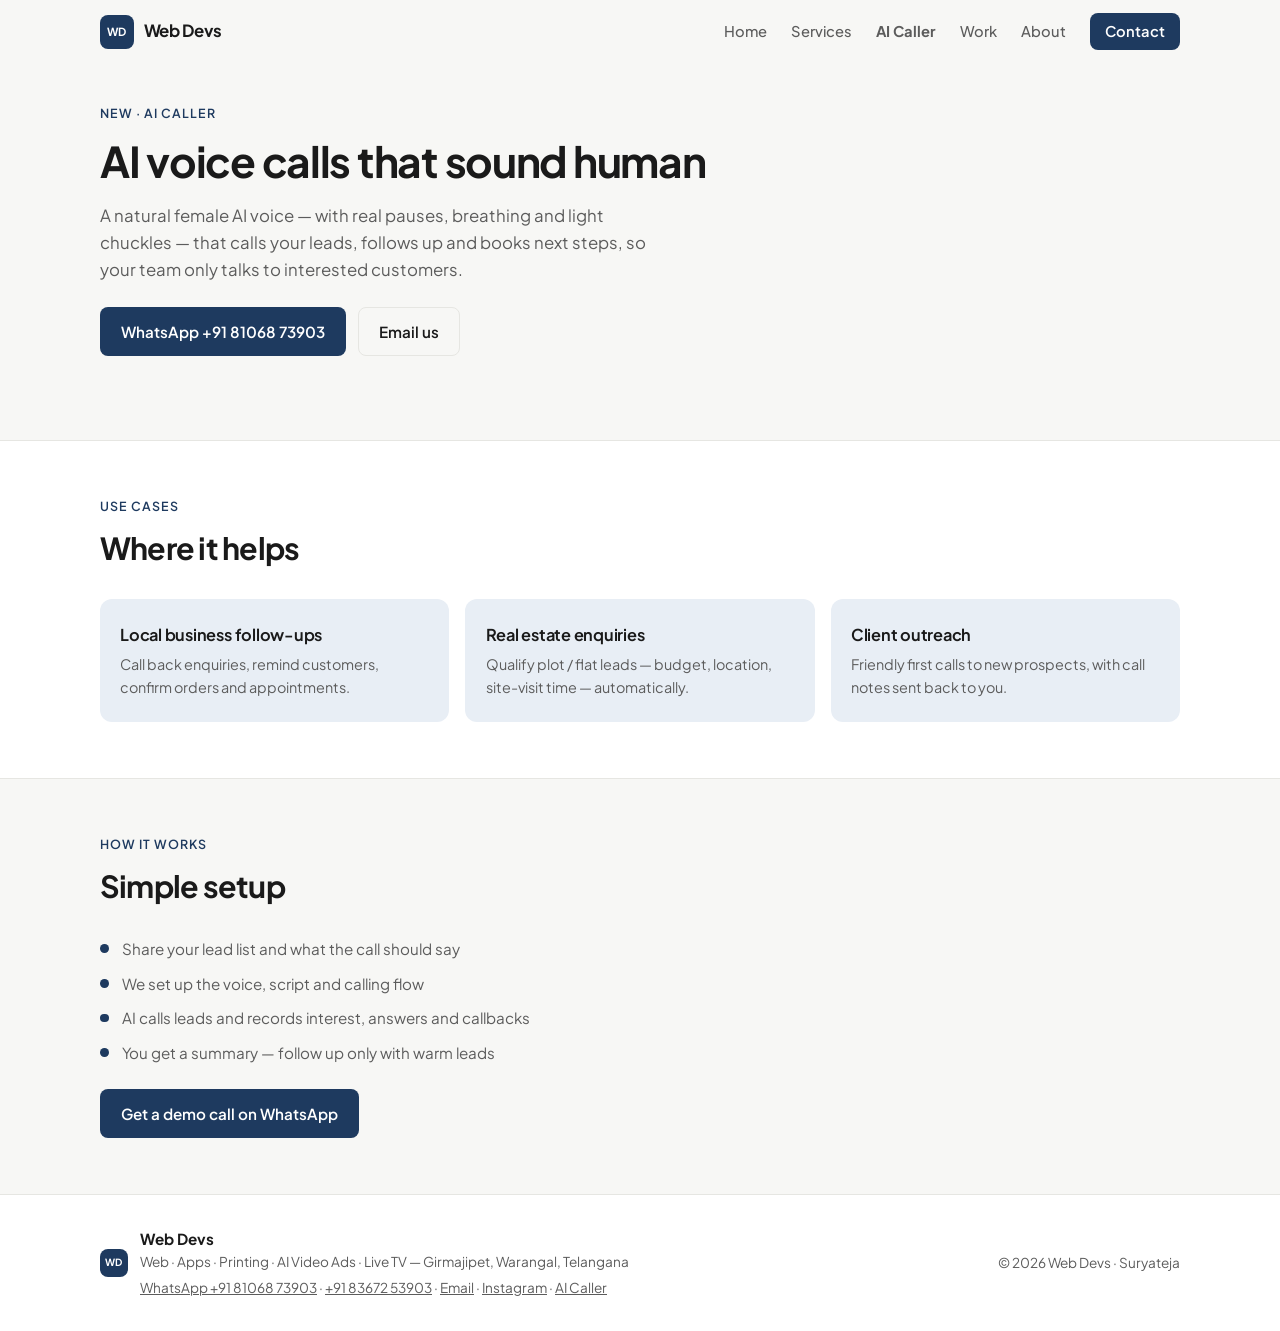
==== ai-caller.html @ e4ff3da7 "Add AI Caller page" ====
<!DOCTYPE html>
<html lang="en">
<head>
  <meta charset="UTF-8" />
  <meta name="viewport" content="width=device-width, initial-scale=1.0" />
  <title>AI Caller | Web Devs Warangal</title>
  <meta name="description" content="Web Devs — websites, Flutter apps & dashboards for businesses in Warangal, Hanamkonda & Kazipet. Clean design, fast delivery." />
  <meta name="keywords" content="web development Warangal, app development Hanamkonda, Flutter developer Telangana, website design Kazipet, Web Devs" />
  <meta name="author" content="Suryateja — Web Devs" />
  <meta name="robots" content="index, follow" />
  <link rel="canonical" href="https://suryateja99-ai.github.io/web-devs-site/ai-caller.html" />
  <meta property="og:title" content="Web Devs | Web & App Development Warangal" />
  <meta property="og:description" content="Websites, Flutter apps & dashboards — built in Warangal for local businesses." />
  <meta property="og:type" content="website" />
  <meta property="og:image" content="https://suryateja99-ai.github.io/web-devs-site/assets/images/hero.jpg" />
  <link rel="icon" href="favicon.svg" type="image/svg+xml" />
  <meta name="theme-color" content="#f7f7f5" />
  <link rel="preconnect" href="https://fonts.googleapis.com" />
  <link rel="preconnect" href="https://fonts.gstatic.com" crossorigin />
  <link href="https://fonts.googleapis.com/css2?family=Plus+Jakarta+Sans:wght@400;500;600;700&display=swap" rel="stylesheet" />
  <link rel="stylesheet" href="styles.css" />
</head>
<body>
  <header class="site-header" id="header">
    <div class="wrap header-inner">
      <a class="logo" href="index.html#top">
        <span class="logo-mark">WD</span>
        <span>Web Devs</span>
      </a>
      <nav class="nav" id="nav">
        <a href="index.html#top">Home</a>
        <a href="index.html#services">Services</a>
        <a href="ai-caller.html" aria-current="page"><strong>AI Caller</strong></a>
        <a href="index.html#work">Work</a>
        <a href="index.html#why">About</a>
        <a href="index.html#contact" class="nav-cta">Contact</a>
      </nav>
      <button class="nav-toggle" id="navToggle" aria-label="Menu" aria-expanded="false">
        <span></span><span></span>
      </button>
    </div>
  </header>

  <main id="top">
    <section class="hero">
      <div class="wrap">
        <div class="hero-copy">
          <p class="eyebrow">New · AI Caller</p>
          <h1>AI voice calls that sound human</h1>
          <p class="lead">A natural female AI voice — with real pauses, breathing and light chuckles — that calls your leads, follows up and books next steps, so your team only talks to interested customers.</p>
          <div class="hero-actions">
            <a class="btn btn-primary" href="https://wa.me/918106873903?text=Hi%20Web%20Devs%20—%20I%20want%20AI%20Caller" target="_blank" rel="noopener">WhatsApp +91 81068 73903</a>
            <a class="btn btn-outline" href="mailto:chennurisuryateja0@gmail.com?subject=AI%20Caller%20enquiry">Email us</a>
          </div>
        </div>
      </div>
    </section>
    <section class="section section-alt">
      <div class="wrap">
        <div class="section-head"><p class="eyebrow">Use cases</p><h2>Where it helps</h2></div>
        <div class="services-grid">
          <article class="service-card text-only"><div class="service-body"><h3>Local business follow-ups</h3><p>Call back enquiries, remind customers, confirm orders and appointments.</p></div></article>
          <article class="service-card text-only"><div class="service-body"><h3>Real estate enquiries</h3><p>Qualify plot / flat leads — budget, location, site-visit time — automatically.</p></div></article>
          <article class="service-card text-only"><div class="service-body"><h3>Client outreach</h3><p>Friendly first calls to new prospects, with call notes sent back to you.</p></div></article>
        </div>
      </div>
    </section>
    <section class="section">
      <div class="wrap">
        <div class="section-head"><p class="eyebrow">How it works</p><h2>Simple setup</h2></div>
        <ul class="checklist">
          <li>Share your lead list and what the call should say</li>
          <li>We set up the voice, script and calling flow</li>
          <li>AI calls leads and records interest, answers and callbacks</li>
          <li>You get a summary — follow up only with warm leads</li>
        </ul>
        <p style="margin-top:24px"><a class="btn btn-primary" href="https://wa.me/918106873903?text=Hi%20Web%20Devs%20—%20I%20want%20AI%20Caller" target="_blank" rel="noopener">Get a demo call on WhatsApp</a></p>
      </div>
    </section>
  </main>

  <footer class="site-footer">
    <div class="wrap footer-inner">
      <div class="footer-brand">
        <span class="logo-mark sm">WD</span>
        <div>
          <strong>Web Devs</strong>
          <p>Web · Apps · Printing · AI Video Ads · Live TV — Girmajipet, Warangal, Telangana</p>
          <p class="footer-links"><a href="https://wa.me/918106873903">WhatsApp +91 81068 73903</a> · <a href="tel:+918367253903">+91 83672 53903</a> · <a href="mailto:chennurisuryateja0@gmail.com">Email</a> · <a href="https://instagram.com/webdevs.warangal">Instagram</a> · <a href="ai-caller.html">AI Caller</a></p>
        </div>
      </div>
      <p class="footer-copy">© <span id="year"></span> Web Devs · Suryateja</p>
    </div>
  </footer>

  <script src="app.js"></script>
</body>
</html>
---- styles.css ----
:root {
  --bg: #f7f7f5;
  --bg-alt: #ffffff;
  --text: #1a1a1a;
  --muted: #5c5c5c;
  --border: #e6e6e2;
  --accent: #1e3a5f;
  --accent-soft: #e8eef5;
  --radius: 12px;
  --shadow: 0 1px 2px rgba(0,0,0,0.04), 0 8px 24px rgba(0,0,0,0.06);
  --font: "Plus Jakarta Sans", system-ui, -apple-system, sans-serif;
  --header-h: 64px;
  --wrap: 1080px;
  --ease: cubic-bezier(0.25, 0.1, 0.25, 1);
}

*, *::before, *::after { box-sizing: border-box; margin: 0; padding: 0; }

html { scroll-behavior: smooth; }

body {
  font-family: var(--font);
  background: var(--bg);
  color: var(--text);
  line-height: 1.6;
  font-size: 16px;
  -webkit-font-smoothing: antialiased;
}

img { max-width: 100%; height: auto; display: block; }
a { color: inherit; text-decoration: none; }
button, input, select, textarea { font: inherit; color: inherit; }
ul { list-style: none; }

.wrap {
  width: min(100% - 2rem, var(--wrap));
  margin-inline: auto;
}

/* Header */
.site-header {
  position: sticky;
  top: 0;
  z-index: 50;
  height: var(--header-h);
  background: rgba(247, 247, 245, 0.92);
  backdrop-filter: blur(10px);
  border-bottom: 1px solid transparent;
  transition: border-color 0.2s ease, background 0.2s ease;
}

.site-header.scrolled {
  border-bottom-color: var(--border);
  background: rgba(255, 255, 255, 0.95);
}

.header-inner {
  height: 100%;
  display: flex;
  align-items: center;
  justify-content: space-between;
  gap: 1rem;
}

.logo {
  display: inline-flex;
  align-items: center;
  gap: 0.6rem;
  font-weight: 700;
  font-size: 1.05rem;
  letter-spacing: -0.02em;
}

.logo-mark {
  width: 34px;
  height: 34px;
  border-radius: 8px;
  display: grid;
  place-items: center;
  font-size: 0.7rem;
  font-weight: 700;
  letter-spacing: 0.02em;
  background: var(--accent);
  color: #fff;
}

.logo-mark.sm {
  width: 28px;
  height: 28px;
  font-size: 0.62rem;
  flex-shrink: 0;
}

.nav {
  display: flex;
  align-items: center;
  gap: 1.5rem;
}

.nav a {
  font-size: 0.92rem;
  font-weight: 500;
  color: var(--muted);
  transition: color 0.2s ease;
}

.nav a:hover { color: var(--text); }

.nav-cta {
  padding: 0.45rem 0.95rem !important;
  border-radius: 8px;
  background: var(--accent) !important;
  color: #fff !important;
  font-weight: 600 !important;
}

.nav-cta:hover { opacity: 0.92; color: #fff !important; }

.nav-toggle {
  display: none;
  flex-direction: column;
  gap: 5px;
  background: none;
  border: none;
  cursor: pointer;
  padding: 6px;
}

.nav-toggle span {
  display: block;
  width: 20px;
  height: 2px;
  background: var(--text);
  transition: transform 0.25s var(--ease), opacity 0.2s;
}

.nav-toggle[aria-expanded="true"] span:first-child {
  transform: translateY(3.5px) rotate(45deg);
}
.nav-toggle[aria-expanded="true"] span:last-child {
  transform: translateY(-3.5px) rotate(-45deg);
}

/* Buttons */
.btn {
  display: inline-flex;
  align-items: center;
  justify-content: center;
  padding: 0.7rem 1.25rem;
  border-radius: 8px;
  font-weight: 600;
  font-size: 0.95rem;
  border: 1px solid transparent;
  cursor: pointer;
  transition: background 0.2s ease, border-color 0.2s ease, opacity 0.2s;
}

.btn-primary {
  background: var(--accent);
  color: #fff;
}
.btn-primary:hover { opacity: 0.9; }

.btn-outline {
  background: transparent;
  border-color: var(--border);
  color: var(--text);
}
.btn-outline:hover {
  border-color: #cfcfc9;
  background: #fff;
}

.btn-block { width: 100%; }

/* Hero */
.hero {
  padding: 2.5rem 0 3.5rem;
}

.hero-grid {
  display: grid;
  grid-template-columns: 1fr 1.05fr;
  gap: 2.5rem;
  align-items: center;
}

.eyebrow {
  font-size: 0.78rem;
  font-weight: 600;
  letter-spacing: 0.08em;
  text-transform: uppercase;
  color: var(--accent);
  margin-bottom: 0.75rem;
}

.hero h1 {
  font-size: clamp(1.85rem, 4.2vw, 2.65rem);
  font-weight: 700;
  letter-spacing: -0.03em;
  line-height: 1.2;
  margin-bottom: 1rem;
}

.lead {
  color: var(--muted);
  font-size: 1.05rem;
  max-width: 36rem;
  margin-bottom: 1.5rem;
}

.hero-actions {
  display: flex;
  flex-wrap: wrap;
  gap: 0.75rem;
  margin-bottom: 1.75rem;
}

.hero-meta {
  display: flex;
  flex-direction: column;
  gap: 0.45rem;
  font-size: 0.9rem;
  color: var(--muted);
}

.hero-meta strong {
  color: var(--text);
  font-weight: 600;
  margin-right: 0.35rem;
}

.hero-media {
  border-radius: var(--radius);
  overflow: hidden;
  box-shadow: var(--shadow);
  border: 1px solid var(--border);
  background: #ddd;
}

.hero-media img {
  width: 100%;
  aspect-ratio: 4 / 3;
  object-fit: cover;
}

/* Sections */
.section {
  padding: 3.5rem 0;
}

.section-alt {
  background: var(--bg-alt);
  border-block: 1px solid var(--border);
}

.section-head {
  max-width: 34rem;
  margin-bottom: 2rem;
}

.section-head.tight { margin-bottom: 1.5rem; }

.section-head h2 {
  font-size: clamp(1.5rem, 3vw, 1.9rem);
  font-weight: 700;
  letter-spacing: -0.025em;
  line-height: 1.25;
  margin-bottom: 0.5rem;
}

.sub {
  color: var(--muted);
  font-size: 1rem;
}

/* Services */
.services-grid {
  display: grid;
  grid-template-columns: repeat(3, 1fr);
  gap: 1rem;
}

.service-card {
  background: var(--bg-alt);
  border: 1px solid var(--border);
  border-radius: var(--radius);
  overflow: hidden;
  transition: box-shadow 0.2s ease, border-color 0.2s ease;
}

.service-card:hover {
  box-shadow: var(--shadow);
  border-color: #d8d8d2;
}

.service-card img {
  width: 100%;
  aspect-ratio: 16 / 10;
  object-fit: cover;
}

.service-body {
  padding: 1.1rem 1.15rem 1.25rem;
}

.service-body h3 {
  font-size: 1.02rem;
  font-weight: 650;
  letter-spacing: -0.015em;
  margin-bottom: 0.35rem;
}

.service-body p {
  font-size: 0.9rem;
  color: var(--muted);
}

.service-card.text-only {
  background: var(--accent-soft);
  border-color: transparent;
}

.service-card.text-only .service-body {
  padding: 1.35rem 1.2rem;
}

/* Work */
.work-grid {
  display: grid;
  grid-template-columns: repeat(2, 1fr);
  gap: 1.25rem;
}

.work-card {
  background: var(--bg);
  border: 1px solid var(--border);
  border-radius: var(--radius);
  overflow: hidden;
  transition: box-shadow 0.2s ease;
}

.work-card:hover { box-shadow: var(--shadow); }

.work-card img {
  width: 100%;
  aspect-ratio: 16 / 10;
  object-fit: cover;
}

.work-body {
  padding: 1.1rem 1.2rem 1.3rem;
}

.work-body h3 {
  font-size: 1.05rem;
  font-weight: 650;
  letter-spacing: -0.015em;
  margin-bottom: 0.35rem;
}

.work-body p {
  font-size: 0.9rem;
  color: var(--muted);
  margin-bottom: 0.75rem;
}

.tags {
  display: flex;
  flex-wrap: wrap;
  gap: 0.35rem;
}

.tags span {
  font-size: 0.72rem;
  font-weight: 600;
  padding: 0.2rem 0.55rem;
  border-radius: 999px;
  background: #fff;
  border: 1px solid var(--border);
  color: var(--muted);
}

/* Why */
.why-grid {
  display: grid;
  grid-template-columns: 1fr 1fr;
  gap: 2.5rem;
  align-items: center;
}

.why-media {
  border-radius: var(--radius);
  overflow: hidden;
  border: 1px solid var(--border);
  box-shadow: var(--shadow);
}

.why-media img {
  width: 100%;
  aspect-ratio: 4 / 3;
  object-fit: cover;
}

.why-copy h2 {
  font-size: clamp(1.45rem, 3vw, 1.85rem);
  font-weight: 700;
  letter-spacing: -0.025em;
  line-height: 1.25;
  margin-bottom: 0.75rem;
}

.why-copy > p {
  color: var(--muted);
  margin-bottom: 1.25rem;
}

.checklist {
  display: flex;
  flex-direction: column;
  gap: 0.65rem;
  margin-bottom: 1.5rem;
}

.checklist li {
  position: relative;
  padding-left: 1.35rem;
  font-size: 0.95rem;
  color: var(--muted);
}

.checklist li::before {
  content: "";
  position: absolute;
  left: 0;
  top: 0.45rem;
  width: 0.55rem;
  height: 0.55rem;
  border-radius: 50%;
  background: var(--accent);
}

/* Contact */
.contact-grid {
  display: grid;
  grid-template-columns: 1.1fr 0.9fr;
  gap: 2rem;
  align-items: start;
}

.contact-form {
  display: flex;
  flex-direction: column;
  gap: 0.95rem;
  padding: 1.35rem;
  background: var(--bg);
  border: 1px solid var(--border);
  border-radius: var(--radius);
}

.field {
  display: flex;
  flex-direction: column;
  gap: 0.35rem;
}

.field label {
  font-size: 0.82rem;
  font-weight: 600;
  color: var(--muted);
}

.field input,
.field select,
.field textarea {
  background: #fff;
  border: 1px solid var(--border);
  border-radius: 8px;
  padding: 0.7rem 0.85rem;
  outline: none;
  transition: border-color 0.2s, box-shadow 0.2s;
}

.field input:focus,
.field select:focus,
.field textarea:focus {
  border-color: #9bb0c9;
  box-shadow: 0 0 0 3px rgba(30, 58, 95, 0.12);
}

.field textarea { resize: vertical; min-height: 100px; }

.field select {
  appearance: none;
  background-image: url("data:image/svg+xml,%3Csvg xmlns='http://www.w3.org/2000/svg' width='12' height='8'%3E%3Cpath fill='%235c5c5c' d='M6 8L0 0h12z'/%3E%3C/svg%3E");
  background-repeat: no-repeat;
  background-position: right 0.9rem center;
  padding-right: 2.2rem;
}

.form-note {
  font-size: 0.8rem;
  color: var(--muted);
  text-align: center;
}

.contact-aside {
  display: flex;
  flex-direction: column;
  gap: 1rem;
}

.contact-aside > img {
  width: 100%;
  aspect-ratio: 16 / 11;
  object-fit: cover;
  border-radius: var(--radius);
  border: 1px solid var(--border);
}

.aside-box {
  padding: 1.2rem;
  background: var(--bg);
  border: 1px solid var(--border);
  border-radius: var(--radius);
}

.aside-box h3 {
  font-size: 1.05rem;
  font-weight: 650;
  margin-bottom: 0.3rem;
}

.aside-box > p {
  color: var(--muted);
  font-size: 0.92rem;
  margin-bottom: 0.75rem;
}

.aside-box a {
  display: block;
  font-weight: 600;
  font-size: 0.92rem;
  color: var(--accent);
  margin-bottom: 0.4rem;
}

.aside-box a:hover { text-decoration: underline; }

.aside-box .wa { margin-bottom: 1rem; }

.gbp-note {
  font-size: 0.85rem !important;
  margin-bottom: 0 !important;
  padding-top: 0.75rem;
  border-top: 1px solid var(--border);
}

/* Footer */
.site-footer {
  padding: 2rem 0;
  border-top: 1px solid var(--border);
  background: var(--bg-alt);
}

.footer-inner {
  display: flex;
  flex-wrap: wrap;
  justify-content: space-between;
  gap: 1rem;
  align-items: center;
}

.footer-brand {
  display: flex;
  align-items: center;
  gap: 0.75rem;
}

.footer-brand strong {
  display: block;
  font-size: 0.95rem;
}

.footer-brand p,
.footer-copy {
  font-size: 0.85rem;
  color: var(--muted);
}

/* Subtle reveal */
.reveal {
  opacity: 0;
  transform: translateY(12px);
  transition: opacity 0.45s var(--ease), transform 0.45s var(--ease);
}

.reveal.in {
  opacity: 1;
  transform: none;
}

@media (max-width: 900px) {
  .hero-grid,
  .why-grid,
  .contact-grid {
    grid-template-columns: 1fr;
  }

  .services-grid {
    grid-template-columns: 1fr 1fr;
  }

  .work-grid {
    grid-template-columns: 1fr;
  }

  .hero-media { order: -1; max-width: 520px; }
}

@media (max-width: 640px) {
  .services-grid { grid-template-columns: 1fr; }

  .nav-toggle { display: flex; }

  .nav {
    position: fixed;
    inset: var(--header-h) 0 0 0;
    flex-direction: column;
    justify-content: flex-start;
    padding: 1.5rem;
    gap: 1.1rem;
    background: #fff;
    border-top: 1px solid var(--border);
    opacity: 0;
    visibility: hidden;
    transition: opacity 0.25s ease, visibility 0.25s;
  }

  .nav.open {
    opacity: 1;
    visibility: visible;
  }

  .nav a { font-size: 1.1rem; font-weight: 600; color: var(--text); }
  .nav-cta { width: fit-content; }
}

@media (prefers-reduced-motion: reduce) {
  html { scroll-behavior: auto; }
  .reveal { opacity: 1; transform: none; transition: none; }
}
.contact-list{list-style:none;padding:0;margin:12px 0;display:grid;gap:6px;font-size:.95rem}
.contact-list a{display:inline}
.footer-links{font-size:.85rem;margin-top:4px}
.footer-links a{color:inherit;text-decoration:underline}
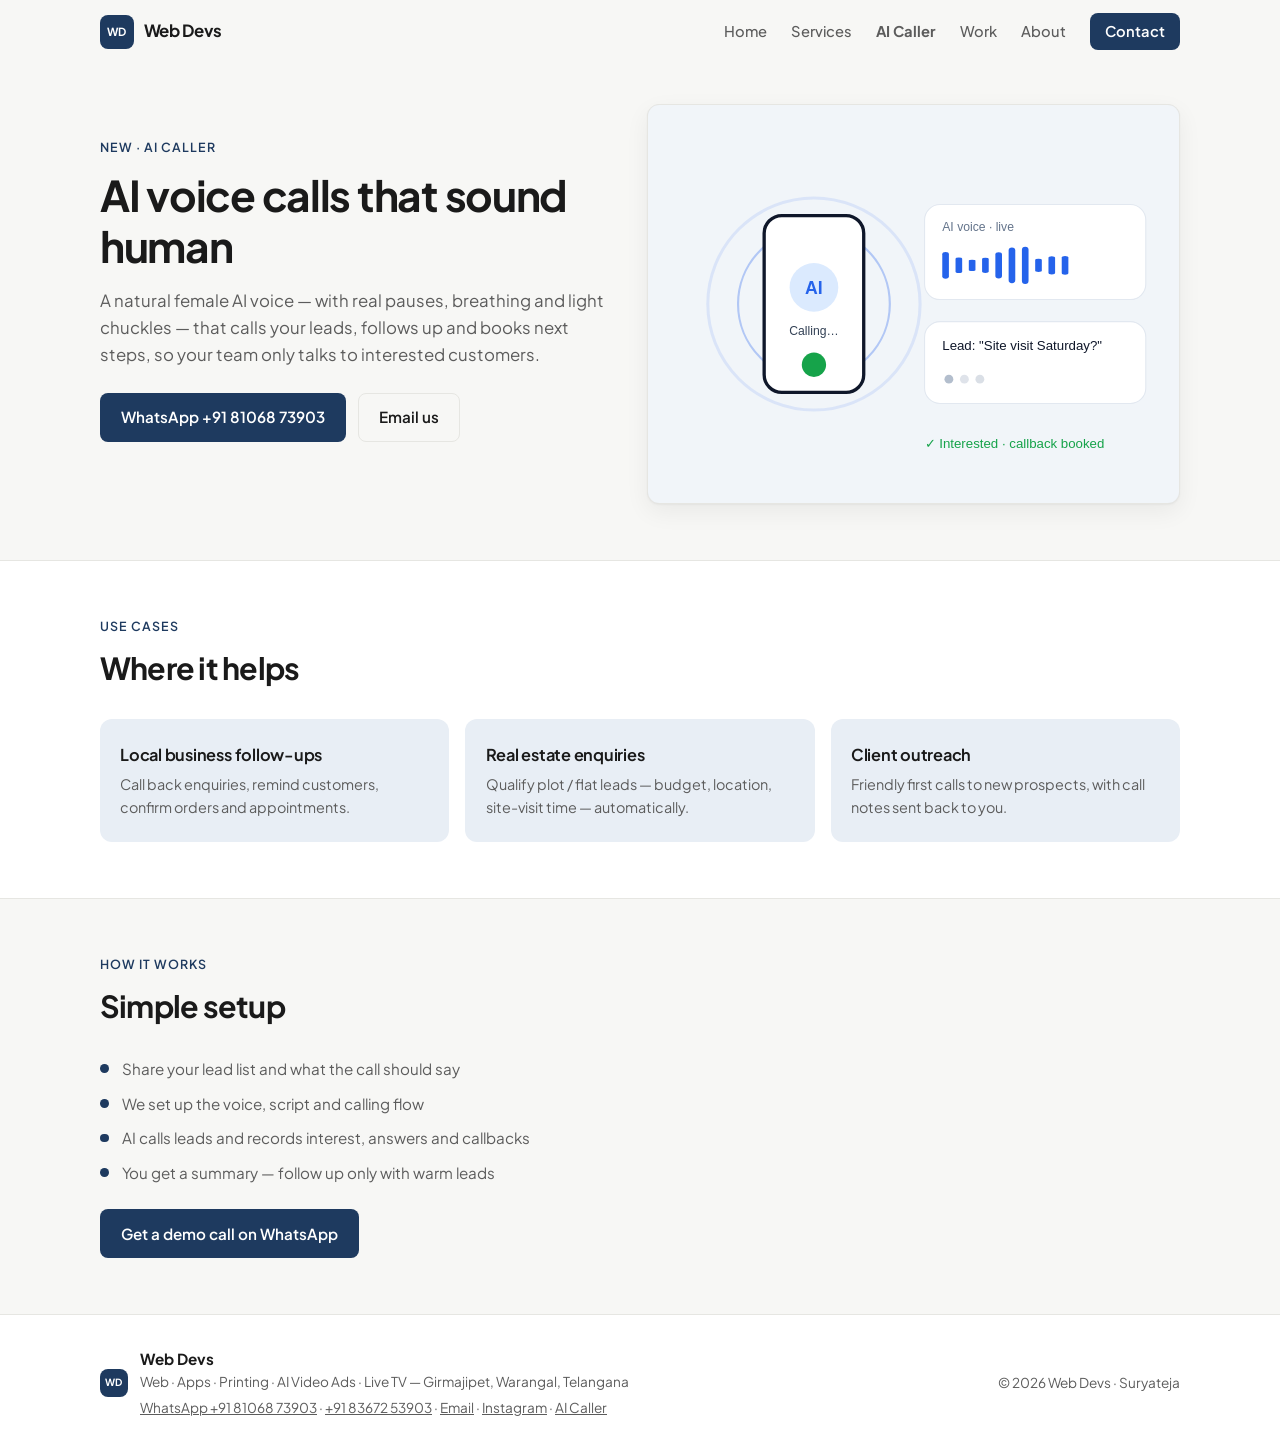
==== commit 5cfe44ee: "AI Caller: animated SVG visual" ====
--- a/ai-caller.html
+++ b/ai-caller.html
@@ -43,7 +43,7 @@
 
   <main id="top">
     <section class="hero">
-      <div class="wrap">
+      <div class="wrap hero-grid">
         <div class="hero-copy">
           <p class="eyebrow">New · AI Caller</p>
           <h1>AI voice calls that sound human</h1>
@@ -53,6 +53,9 @@
             <a class="btn btn-outline" href="mailto:chennurisuryateja0@gmail.com?subject=AI%20Caller%20enquiry">Email us</a>
           </div>
         </div>
+        <figure class="hero-media">
+          <img src="assets/images/ai-caller.svg" alt="Animated AI voice call: phone ringing, live voice waveform, lead booked" width="480" height="400" />
+        </figure>
       </div>
     </section>
     <section class="section section-alt">
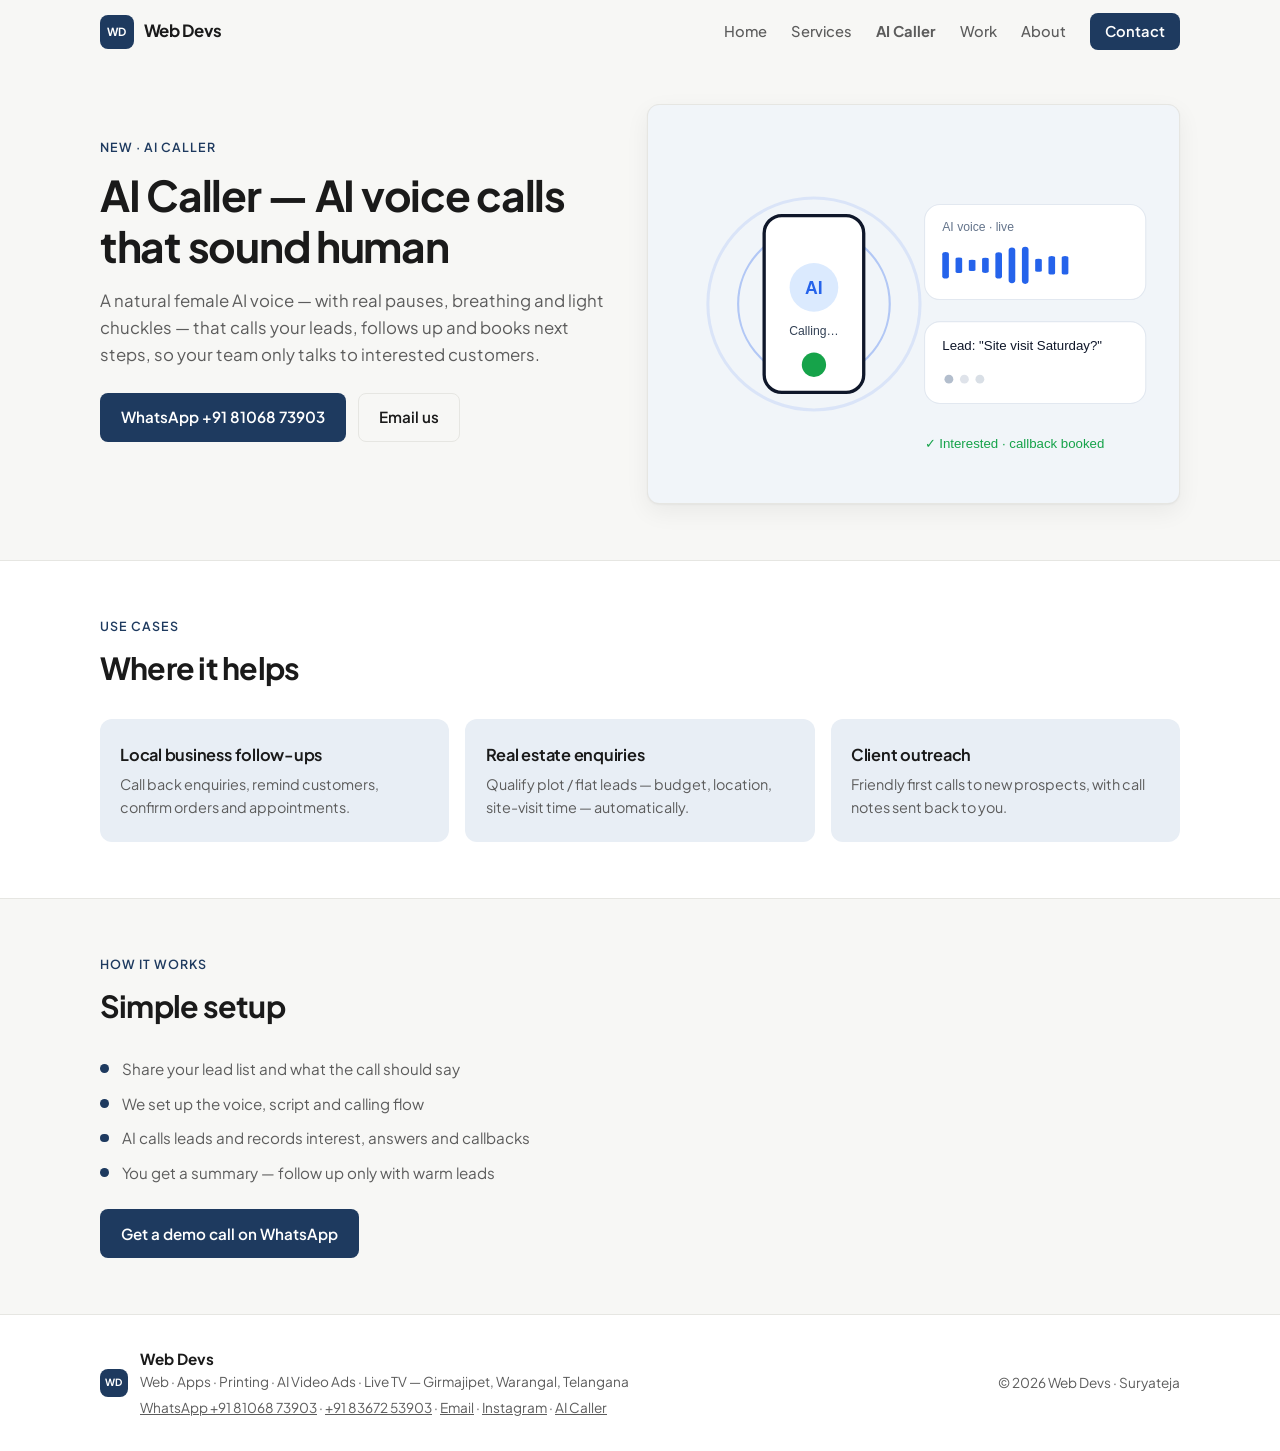
==== commit 6c766abf: "SEO: meta, OG, JSON-LD LocalBusiness/FAQ/Service, sitemap, FAQ section" ====
--- a/ai-caller.html
+++ b/ai-caller.html
@@ -3,16 +3,29 @@
 <head>
   <meta charset="UTF-8" />
   <meta name="viewport" content="width=device-width, initial-scale=1.0" />
-  <title>AI Caller | Web Devs Warangal</title>
-  <meta name="description" content="Web Devs — websites, Flutter apps & dashboards for businesses in Warangal, Hanamkonda & Kazipet. Clean design, fast delivery." />
-  <meta name="keywords" content="web development Warangal, app development Hanamkonda, Flutter developer Telangana, website design Kazipet, Web Devs" />
-  <meta name="author" content="Suryateja — Web Devs" />
-  <meta name="robots" content="index, follow" />
+  <title>AI Caller — Human-Sounding AI Voice Calls for Businesses | Web-Devs Warangal</title>
+  <meta name="description" content="AI Caller by Web-Devs Warangal: natural female AI voice calls for lead follow-ups, real estate enquiries and client outreach. Book a demo on WhatsApp +91 81068 73903." />
+  <meta name="keywords" content="AI caller, AI voice calling, AI calling agent India, AI telecaller, real estate lead follow-up calls, automated calls Warangal, voice AI Telangana, Web-Devs" />
+  <meta name="author" content="Suryateja — Web-Devs" />
+  <meta name="robots" content="index, follow, max-image-preview:large" />
+  <!-- Google Search Console: paste your verification code below and uncomment -->
+  <!-- <meta name="google-site-verification" content="PASTE_CODE_HERE" /> -->
+  <meta name="geo.region" content="IN-TG" />
+  <meta name="geo.placename" content="Warangal" />
   <link rel="canonical" href="https://suryateja99-ai.github.io/web-devs-site/ai-caller.html" />
-  <meta property="og:title" content="Web Devs | Web & App Development Warangal" />
-  <meta property="og:description" content="Websites, Flutter apps & dashboards — built in Warangal for local businesses." />
+  <meta property="og:site_name" content="Web-Devs Warangal" />
+  <meta property="og:locale" content="en_IN" />
+  <meta property="og:title" content="AI Caller — Human-Sounding AI Voice Calls for Businesses | Web-Devs Warangal" />
+  <meta property="og:description" content="AI Caller by Web-Devs Warangal: natural female AI voice calls for lead follow-ups, real estate enquiries and client outreach. Book a demo on WhatsApp +91 81068 73903." />
   <meta property="og:type" content="website" />
+  <meta property="og:url" content="https://suryateja99-ai.github.io/web-devs-site/ai-caller.html" />
   <meta property="og:image" content="https://suryateja99-ai.github.io/web-devs-site/assets/images/hero.jpg" />
+  <meta name="twitter:card" content="summary_large_image" />
+  <meta name="twitter:title" content="AI Caller — Human-Sounding AI Voice Calls for Businesses | Web-Devs Warangal" />
+  <meta name="twitter:description" content="AI Caller by Web-Devs Warangal: natural female AI voice calls for lead follow-ups, real estate enquiries and client outreach. Book a demo on WhatsApp +91 81068 73903." />
+  <meta name="twitter:image" content="https://suryateja99-ai.github.io/web-devs-site/assets/images/hero.jpg" />
+  <script type="application/ld+json">{"@context": "https://schema.org", "@graph": [{"@type": "Organization", "@id": "https://suryateja99-ai.github.io/web-devs-site/#org", "name": "Web-Devs", "alternateName": ["Web Devs", "Web-Devs Warangal"], "url": "https://suryateja99-ai.github.io/web-devs-site/", "logo": "https://suryateja99-ai.github.io/web-devs-site/favicon.svg", "email": "chennurisuryateja0@gmail.com", "telephone": "+918367253903", "sameAs": ["https://instagram.com/webdevs.warangal", "https://wa.me/918106873903"], "founder": {"@type": "Person", "name": "Suryateja Chennuri"}}, {"@type": "ProfessionalService", "@id": "https://suryateja99-ai.github.io/web-devs-site/#business", "name": "Web-Devs Warangal", "image": "https://suryateja99-ai.github.io/web-devs-site/assets/images/hero.jpg", "url": "https://suryateja99-ai.github.io/web-devs-site/", "telephone": "+918367253903", "email": "chennurisuryateja0@gmail.com", "priceRange": "₹₹", "address": {"@type": "PostalAddress", "streetAddress": "Girmajipet", "addressLocality": "Warangal", "addressRegion": "Telangana", "addressCountry": "IN"}, "areaServed": ["Warangal", "Hanamkonda", "Kazipet", "Hyderabad"], "contactPoint": [{"@type": "ContactPoint", "telephone": "+918106873903", "contactType": "customer service", "contactOption": "WhatsApp", "areaServed": "IN", "availableLanguage": ["English", "Telugu", "Hindi"]}, {"@type": "ContactPoint", "telephone": "+916301128660", "contactType": "sales"}], "sameAs": ["https://instagram.com/webdevs.warangal"], "parentOrganization": {"@id": "https://suryateja99-ai.github.io/web-devs-site/#org"}, "makesOffer": [{"@type": "Offer", "itemOffered": {"@type": "Service", "name": "Website design & development"}}, {"@type": "Offer", "itemOffered": {"@type": "Service", "name": "Catalogue websites"}}, {"@type": "Offer", "itemOffered": {"@type": "Service", "name": "Flutter mobile app development"}}, {"@type": "Offer", "itemOffered": {"@type": "Service", "name": "AI Caller — AI voice calling"}}, {"@type": "Offer", "itemOffered": {"@type": "Service", "name": "Printing: visiting cards, pamphlets, flex"}}, {"@type": "Offer", "itemOffered": {"@type": "Service", "name": "AI Video Ads"}}, {"@type": "Offer", "itemOffered": {"@type": "Service", "name": "Live TV / event live streaming"}}]}]}</script>
+  <script type="application/ld+json">{"@context": "https://schema.org", "@type": "Service", "name": "AI Caller", "serviceType": "AI voice calling", "description": "Human-sounding AI voice calls for lead follow-ups, real estate enquiries and outreach.", "provider": {"@id": "https://suryateja99-ai.github.io/web-devs-site/#business"}, "areaServed": "IN", "url": "https://suryateja99-ai.github.io/web-devs-site/ai-caller.html"}</script>
   <link rel="icon" href="favicon.svg" type="image/svg+xml" />
   <meta name="theme-color" content="#f7f7f5" />
   <link rel="preconnect" href="https://fonts.googleapis.com" />
@@ -46,7 +59,7 @@
       <div class="wrap hero-grid">
         <div class="hero-copy">
           <p class="eyebrow">New · AI Caller</p>
-          <h1>AI voice calls that sound human</h1>
+          <h1>AI Caller — AI voice calls that sound human</h1>
           <p class="lead">A natural female AI voice — with real pauses, breathing and light chuckles — that calls your leads, follows up and books next steps, so your team only talks to interested customers.</p>
           <div class="hero-actions">
             <a class="btn btn-primary" href="https://wa.me/918106873903?text=Hi%20Web%20Devs%20—%20I%20want%20AI%20Caller" target="_blank" rel="noopener">WhatsApp +91 81068 73903</a>
--- a/styles.css
+++ b/styles.css
@@ -654,3 +654,6 @@
 .contact-list a{display:inline}
 .footer-links{font-size:.85rem;margin-top:4px}
 .footer-links a{color:inherit;text-decoration:underline}
+.faq{border-bottom:1px solid #e5e7eb;padding:14px 0}
+.faq summary{cursor:pointer;font-weight:600}
+.faq p{margin:8px 0 0;color:#475569}
